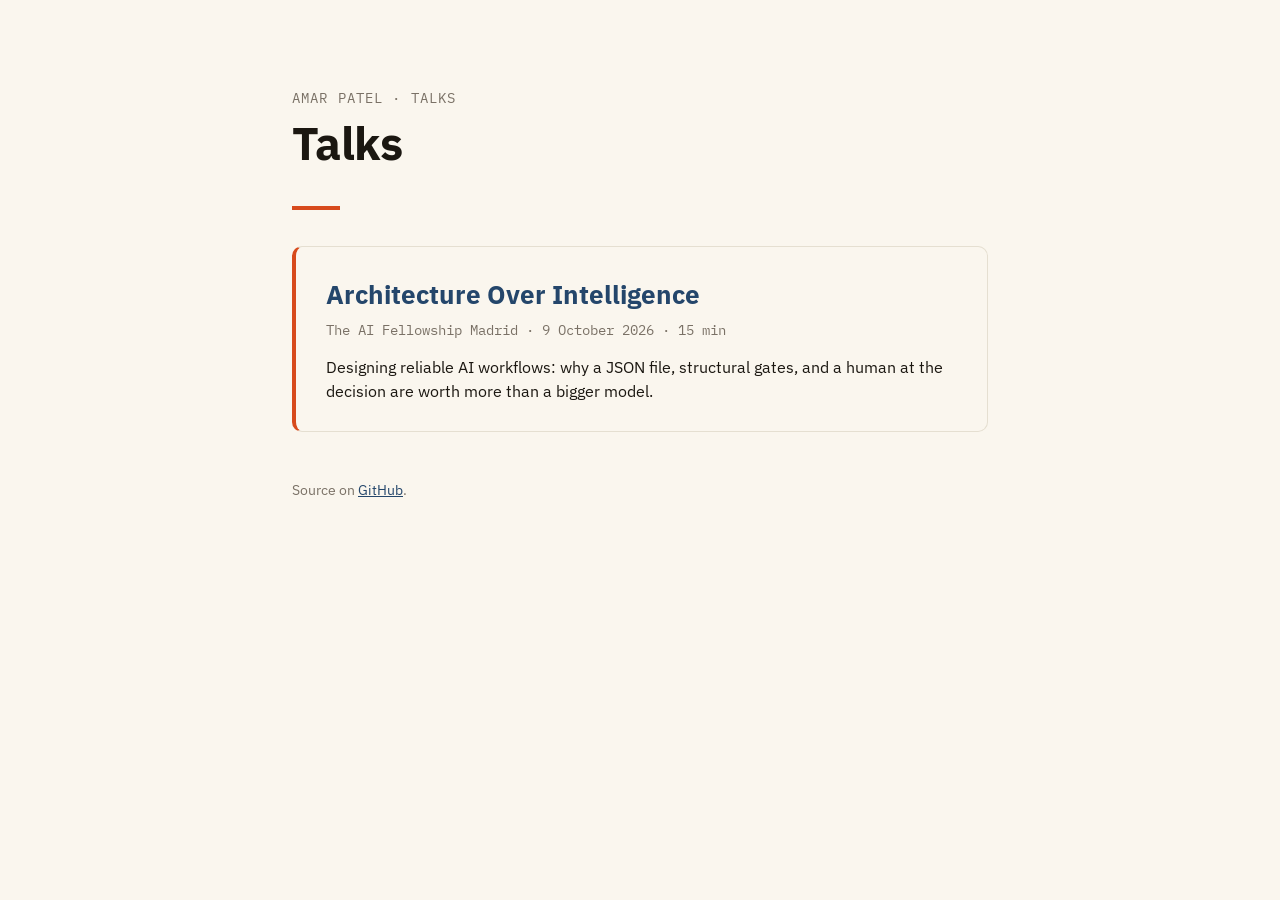
==== index.html @ 02134a31 "Add Architecture Over Intelligence deck (Marp + Impeccable theme)" ====
<!DOCTYPE html>
<html lang="en">
<head>
<meta charset="utf-8">
<meta name="viewport" content="width=device-width, initial-scale=1">
<title>Talks · Amar Patel</title>
<link rel="preconnect" href="https://fonts.googleapis.com">
<link rel="preconnect" href="https://fonts.gstatic.com" crossorigin>
<link href="https://fonts.googleapis.com/css2?family=IBM+Plex+Sans:wght@400;500;600;700&family=IBM+Plex+Mono:wght@400;500&display=swap" rel="stylesheet">
<style>
  :root {
    --paper: #FAF6EE; --ink: #1B1711; --muted: #7A7166;
    --accent: #D74A1C; --structure: #24466B; --hairline: #E5DFD1;
  }
  * { box-sizing: border-box; }
  body {
    margin: 0; background: var(--paper); color: var(--ink);
    font-family: 'IBM Plex Sans', system-ui, sans-serif; line-height: 1.5;
  }
  main { max-width: 760px; margin: 0 auto; padding: 88px 32px 120px; }
  h1 { font-size: 46px; font-weight: 700; letter-spacing: -0.015em; margin: 0 0 8px; }
  .kicker { font-family: 'IBM Plex Mono', monospace; color: var(--muted); font-size: 14px; letter-spacing: 0.08em; text-transform: uppercase; }
  .rule { width: 48px; height: 4px; background: var(--accent); margin: 28px 0 36px; }
  .talk {
    display: block; text-decoration: none; color: var(--ink);
    border: 1px solid var(--hairline); border-left: 4px solid var(--accent);
    border-radius: 10px; padding: 28px 30px; margin-bottom: 20px;
    transition: transform .12s ease, box-shadow .12s ease;
  }
  .talk:hover { transform: translateY(-2px); box-shadow: 0 12px 28px rgba(27,23,17,.08); }
  .talk h2 { margin: 0 0 6px; font-size: 26px; font-weight: 700; color: var(--structure); }
  .talk .meta { font-family: 'IBM Plex Mono', monospace; color: var(--muted); font-size: 14px; }
  .talk p { margin: 14px 0 0; color: var(--ink); }
  footer { color: var(--muted); font-size: 14px; margin-top: 48px; }
  a { color: var(--structure); }
</style>
</head>
<body>
<main>
  <div class="kicker">Amar Patel · Talks</div>
  <h1>Talks</h1>
  <div class="rule"></div>

  <a class="talk" href="./architecture-over-intelligence/">
    <h2>Architecture Over Intelligence</h2>
    <div class="meta">The AI Fellowship Madrid · 9 October 2026 · 15 min</div>
    <p>Designing reliable AI workflows: why a JSON file, structural gates, and a human at the decision are worth more than a bigger model.</p>
  </a>

  <footer>Source on <a href="https://github.com/amarapatel74/talks">GitHub</a>.</footer>
</main>
</body>
</html>
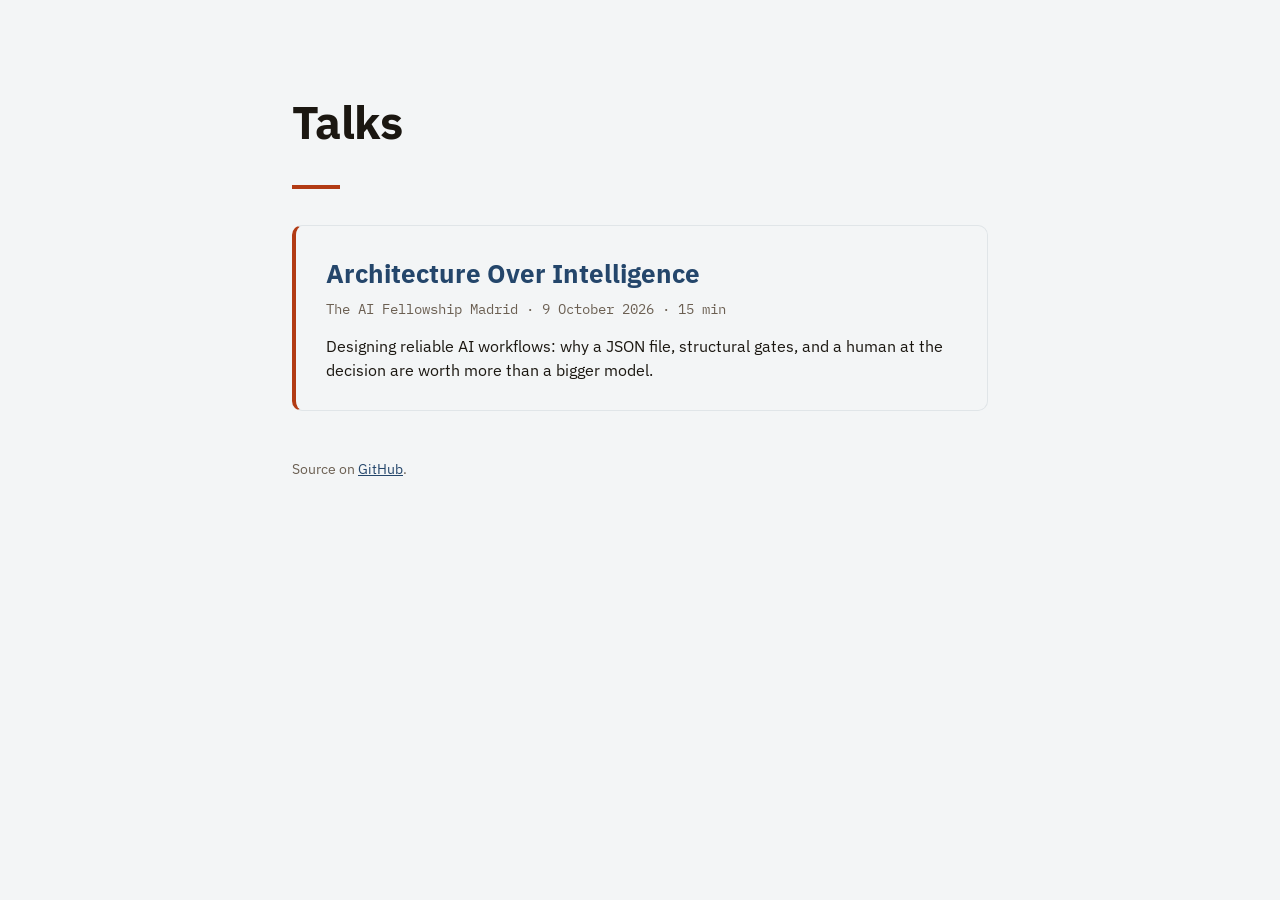
==== commit 3fb11eb8: "Impeccable audit+polish: contrast, side-tab, cream, dark-slide accent" ====
--- a/index.html
+++ b/index.html
@@ -9,8 +9,8 @@
 <link href="https://fonts.googleapis.com/css2?family=IBM+Plex+Sans:wght@400;500;600;700&family=IBM+Plex+Mono:wght@400;500&display=swap" rel="stylesheet">
 <style>
   :root {
-    --paper: #FAF6EE; --ink: #1B1711; --muted: #7A7166;
-    --accent: #D74A1C; --structure: #24466B; --hairline: #E5DFD1;
+    --paper: #F3F5F6; --ink: #1B1711; --muted: #6B5F52;
+    --accent: #B23B14; --structure: #24466B; --hairline: #E0E5E8;
   }
   * { box-sizing: border-box; }
   body {
@@ -19,7 +19,6 @@
   }
   main { max-width: 760px; margin: 0 auto; padding: 88px 32px 120px; }
   h1 { font-size: 46px; font-weight: 700; letter-spacing: -0.015em; margin: 0 0 8px; }
-  .kicker { font-family: 'IBM Plex Mono', monospace; color: var(--muted); font-size: 14px; letter-spacing: 0.08em; text-transform: uppercase; }
   .rule { width: 48px; height: 4px; background: var(--accent); margin: 28px 0 36px; }
   .talk {
     display: block; text-decoration: none; color: var(--ink);
@@ -37,7 +36,6 @@
 </head>
 <body>
 <main>
-  <div class="kicker">Amar Patel · Talks</div>
   <h1>Talks</h1>
   <div class="rule"></div>
 
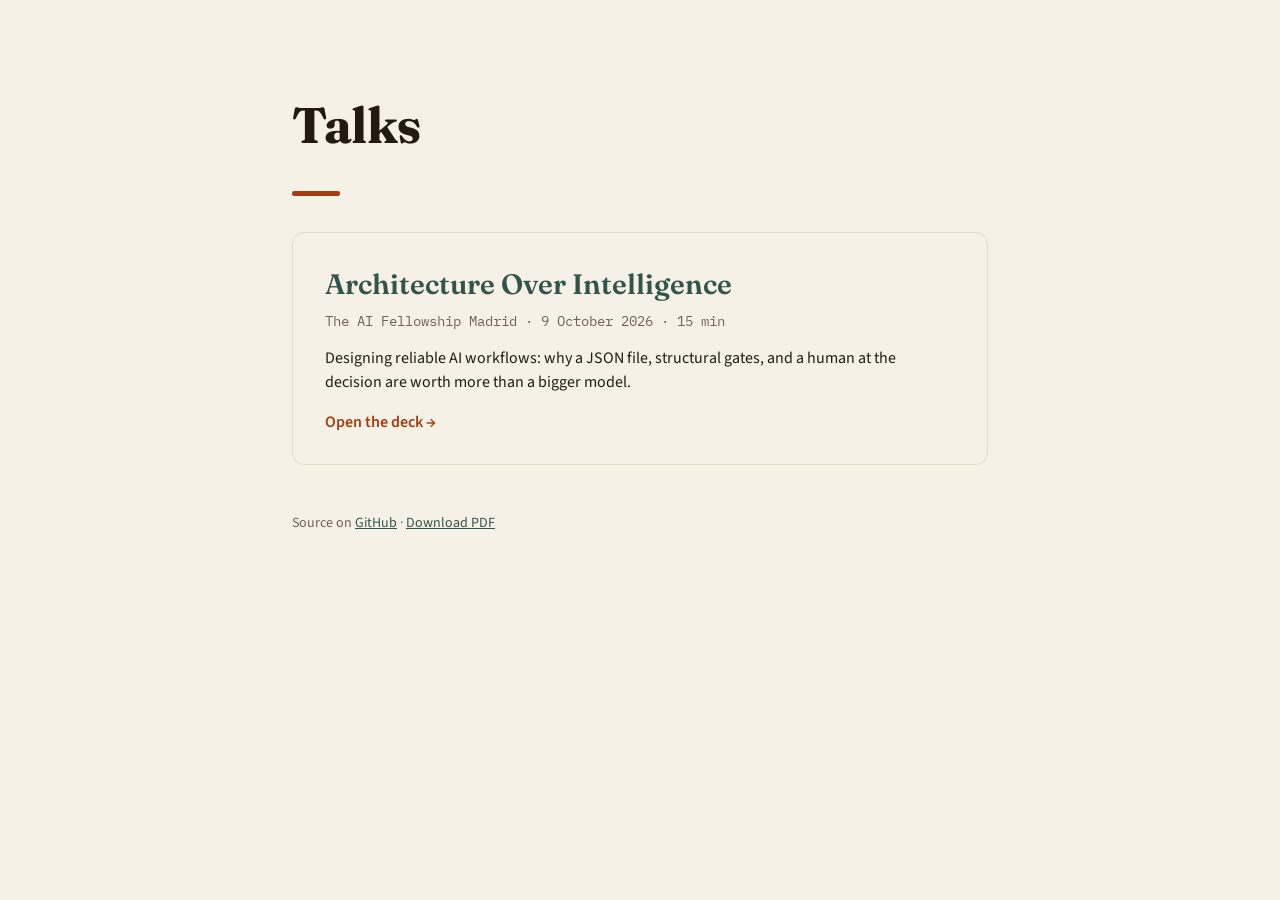
==== commit e8ab0aba: "Warm field-notes theme; fix footer position + dark-slide contrast" ====
--- a/index.html
+++ b/index.html
@@ -6,30 +6,23 @@
 <title>Talks · Amar Patel</title>
 <link rel="preconnect" href="https://fonts.googleapis.com">
 <link rel="preconnect" href="https://fonts.gstatic.com" crossorigin>
-<link href="https://fonts.googleapis.com/css2?family=IBM+Plex+Sans:wght@400;500;600;700&family=IBM+Plex+Mono:wght@400;500&display=swap" rel="stylesheet">
+<link href="https://fonts.googleapis.com/css2?family=Fraunces:opsz,wght@9..144,500;9..144,600;9..144,700&family=Source+Sans+3:wght@400;500;600;700&family=IBM+Plex+Mono:wght@400;500&display=swap" rel="stylesheet">
 <style>
   :root {
-    --paper: #F3F5F6; --ink: #1B1711; --muted: #6B5F52;
-    --accent: #B23B14; --structure: #24466B; --hairline: #E0E5E8;
+    --paper:#F6F1E7; --ink:#231B12; --muted:#6E6255; --accent:#A63E12;
+    --structure:#33544A; --hairline:#E4DAC6;
   }
   * { box-sizing: border-box; }
-  body {
-    margin: 0; background: var(--paper); color: var(--ink);
-    font-family: 'IBM Plex Sans', system-ui, sans-serif; line-height: 1.5;
-  }
+  body { margin: 0; background: var(--paper); color: var(--ink); font-family: 'Source Sans 3', system-ui, sans-serif; line-height: 1.5; }
   main { max-width: 760px; margin: 0 auto; padding: 88px 32px 120px; }
-  h1 { font-size: 46px; font-weight: 700; letter-spacing: -0.015em; margin: 0 0 8px; }
-  .rule { width: 48px; height: 4px; background: var(--accent); margin: 28px 0 36px; }
-  .talk {
-    display: block; text-decoration: none; color: var(--ink);
-    border: 1px solid var(--hairline); border-left: 4px solid var(--accent);
-    border-radius: 10px; padding: 28px 30px; margin-bottom: 20px;
-    transition: transform .12s ease, box-shadow .12s ease;
-  }
-  .talk:hover { transform: translateY(-2px); box-shadow: 0 12px 28px rgba(27,23,17,.08); }
-  .talk h2 { margin: 0 0 6px; font-size: 26px; font-weight: 700; color: var(--structure); }
+  h1 { font-family: 'Fraunces', Georgia, serif; font-weight: 700; font-size: 50px; letter-spacing: -0.01em; margin: 0 0 8px; }
+  .rule { width: 48px; height: 5px; background: var(--accent); margin: 28px 0 36px; border-radius: 2px; }
+  .talk { display: block; text-decoration: none; color: var(--ink); border: 1px solid var(--hairline); border-radius: 12px; padding: 30px 32px; margin-bottom: 20px; transition: transform .12s ease, box-shadow .12s ease; }
+  .talk:hover { transform: translateY(-2px); box-shadow: 0 12px 28px rgba(35,27,18,.10); }
+  .talk h2 { margin: 0 0 6px; font-family: 'Fraunces', Georgia, serif; font-weight: 600; font-size: 28px; color: var(--structure); }
   .talk .meta { font-family: 'IBM Plex Mono', monospace; color: var(--muted); font-size: 14px; }
   .talk p { margin: 14px 0 0; color: var(--ink); }
+  .talk .dl { display: inline-block; margin-top: 16px; font-weight: 600; color: var(--accent); }
   footer { color: var(--muted); font-size: 14px; margin-top: 48px; }
   a { color: var(--structure); }
 </style>
@@ -43,9 +36,10 @@
     <h2>Architecture Over Intelligence</h2>
     <div class="meta">The AI Fellowship Madrid · 9 October 2026 · 15 min</div>
     <p>Designing reliable AI workflows: why a JSON file, structural gates, and a human at the decision are worth more than a bigger model.</p>
+    <span class="dl">Open the deck →</span>
   </a>
 
-  <footer>Source on <a href="https://github.com/amarapatel74/talks">GitHub</a>.</footer>
+  <footer>Source on <a href="https://github.com/amarapatel74/talks">GitHub</a> · <a href="./architecture-over-intelligence/deck.pdf">Download PDF</a></footer>
 </main>
 </body>
 </html>
